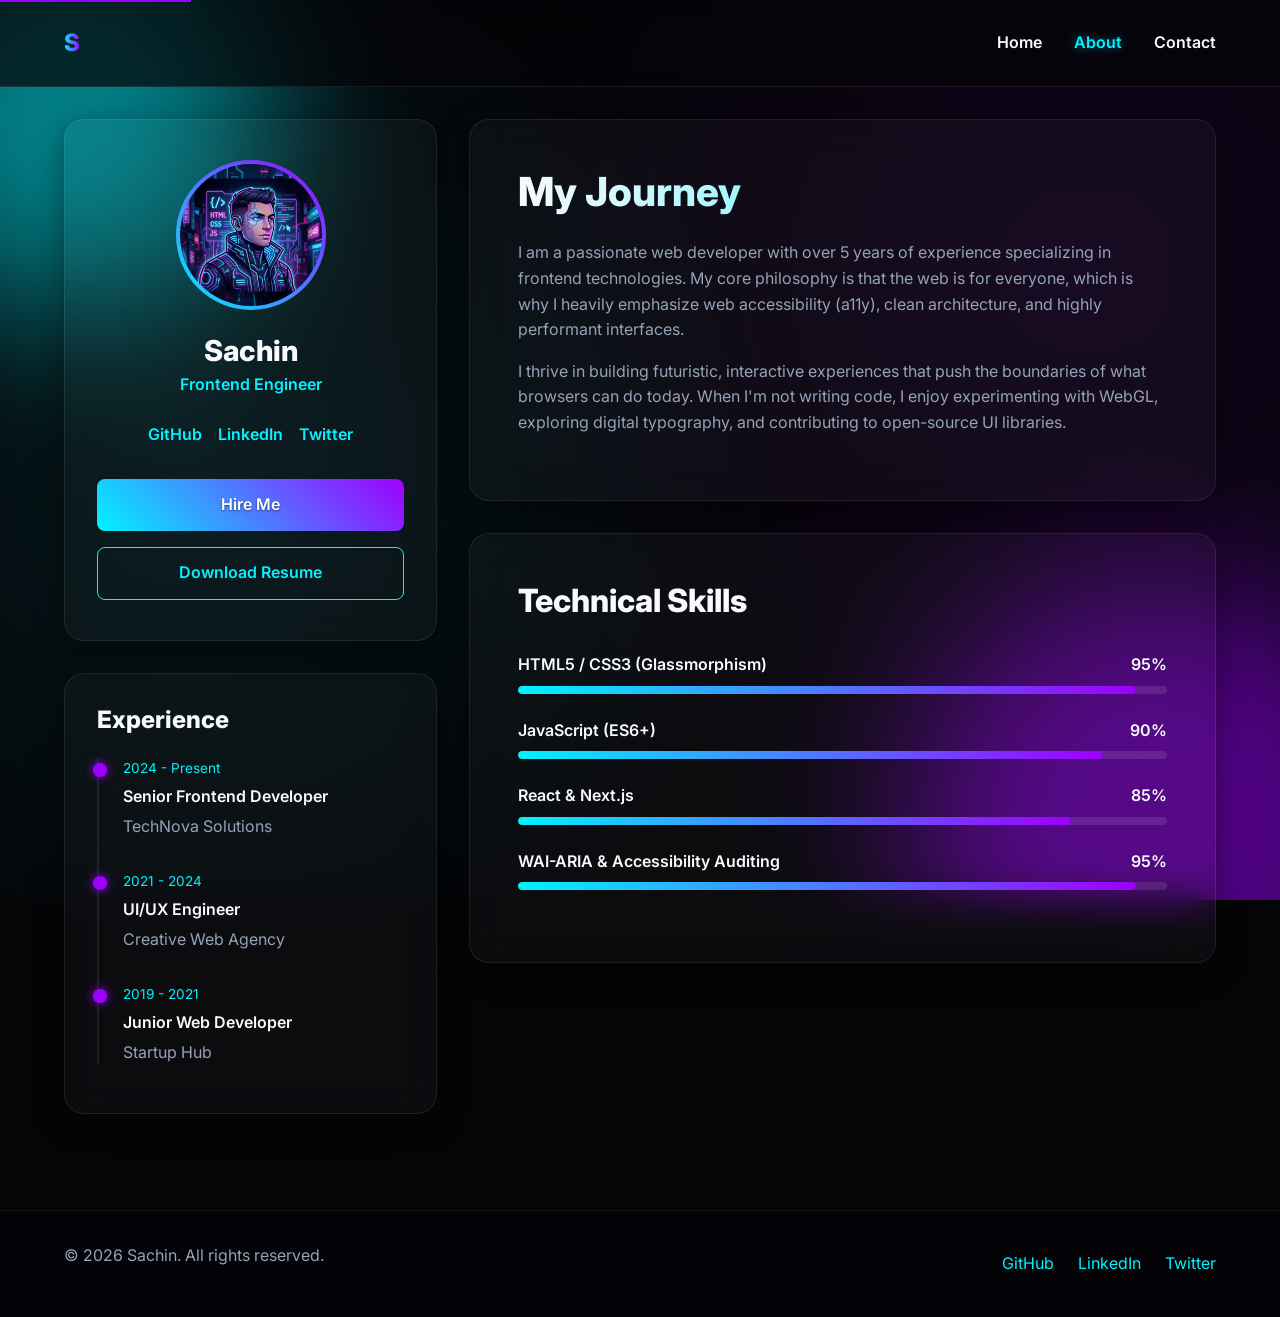
==== about.html @ 0bfb2149 "Thiranex" ====
<!DOCTYPE html>
<html lang="en">
<head>
    <meta charset="UTF-8">
    <meta name="viewport" content="width=device-width, initial-scale=1.0">
    <meta name="description" content="Learn more about Sachin, skills, experience, and development philosophy.">
    <title>About | Sachin</title>
    <link rel="preconnect" href="https://fonts.googleapis.com">
    <link rel="preconnect" href="https://fonts.gstatic.com" crossorigin>
    <link href="https://fonts.googleapis.com/css2?family=Inter:wght@400;600;800&display=swap" rel="stylesheet">
    <link rel="stylesheet" href="styles.css">
</head>
<body>
    <div class="bg-animation" aria-hidden="true">
        <div class="blob blob-1"></div>
        <div class="blob blob-2"></div>
    </div>

    <a href="#main-content" class="skip-link">Skip to main content</a>
    
    <header role="banner" class="site-header">
        <div class="container header-inner">
            <div class="logo">
                <a href="index.html" aria-label="Sachin Home">S</a>
            </div>
            <nav aria-label="Main Navigation">
                <ul class="nav-list">
                    <li><a href="index.html">Home</a></li>
                    <li><a href="about.html" aria-current="page">About</a></li>
                    <li><a href="contact.html">Contact</a></li>
                </ul>
            </nav>
        </div>
    </header>

    <main id="main-content" role="main">
        <div class="container">
            <div class="about-grid">
                
                <!-- Left Column -->
                <aside class="left-col">
                    <article class="glass-card profile-card" aria-label="Profile Summary">
                        <div class="avatar-container">
                            <img src="assets/avatar.png" alt="Futuristic Avatar of Sachin" class="avatar">
                        </div>
                        <h1 class="profile-name">Sachin</h1>
                        <p class="profile-title">Frontend Engineer</p>
                        
                        <div class="profile-socials" aria-label="Social Links">
                            <a href="#" aria-label="GitHub">GitHub</a>
                            <a href="#" aria-label="LinkedIn">LinkedIn</a>
                            <a href="#" aria-label="Twitter">Twitter</a>
                        </div>
                        
                        <div class="profile-actions">
                            <a href="contact.html" class="btn btn-primary">Hire Me</a>
                            <a href="#" class="btn btn-secondary">Download Resume</a>
                        </div>
                    </article>

                    <article class="glass-card timeline-card" aria-label="Experience Timeline">
                        <h2 class="timeline-title">Experience</h2>
                        <ul class="timeline">
                            <li class="timeline-item">
                                <div class="timeline-date">2024 - Present</div>
                                <div class="timeline-role">Senior Frontend Developer</div>
                                <p>TechNova Solutions</p>
                            </li>
                            <li class="timeline-item">
                                <div class="timeline-date">2021 - 2024</div>
                                <div class="timeline-role">UI/UX Engineer</div>
                                <p>Creative Web Agency</p>
                            </li>
                            <li class="timeline-item">
                                <div class="timeline-date">2019 - 2021</div>
                                <div class="timeline-role">Junior Web Developer</div>
                                <p>Startup Hub</p>
                            </li>
                        </ul>
                    </article>
                </aside>

                <!-- Right Column -->
                <section class="right-col">
                    <article class="glass-card bio-card" aria-labelledby="bio-heading">
                        <h2 id="bio-heading" class="bio-title">My Journey</h2>
                        <p>I am a passionate web developer with over 5 years of experience specializing in frontend technologies. My core philosophy is that the web is for everyone, which is why I heavily emphasize web accessibility (a11y), clean architecture, and highly performant interfaces.</p>
                        <p>I thrive in building futuristic, interactive experiences that push the boundaries of what browsers can do today. When I'm not writing code, I enjoy experimenting with WebGL, exploring digital typography, and contributing to open-source UI libraries.</p>
                    </article>

                    <article class="glass-card skills-card" aria-labelledby="skills-heading">
                        <h2 id="skills-heading" class="skills-title">Technical Skills</h2>
                        
                        <div class="skill-group" aria-label="HTML & CSS Skill">
                            <div class="skill-info">
                                <span>HTML5 / CSS3 (Glassmorphism)</span>
                                <span>95%</span>
                            </div>
                            <div class="progress-bar-bg" aria-hidden="true">
                                <div class="progress-bar-fill fill-95"></div>
                            </div>
                        </div>

                        <div class="skill-group" aria-label="JavaScript Skill">
                            <div class="skill-info">
                                <span>JavaScript (ES6+)</span>
                                <span>90%</span>
                            </div>
                            <div class="progress-bar-bg" aria-hidden="true">
                                <div class="progress-bar-fill fill-90"></div>
                            </div>
                        </div>

                        <div class="skill-group" aria-label="React & Frameworks Skill">
                            <div class="skill-info">
                                <span>React & Next.js</span>
                                <span>85%</span>
                            </div>
                            <div class="progress-bar-bg" aria-hidden="true">
                                <div class="progress-bar-fill fill-85"></div>
                            </div>
                        </div>
                        
                        <div class="skill-group" aria-label="Accessibility Skill">
                            <div class="skill-info">
                                <span>WAI-ARIA & Accessibility Auditing</span>
                                <span>95%</span>
                            </div>
                            <div class="progress-bar-bg" aria-hidden="true">
                                <div class="progress-bar-fill fill-95"></div>
                            </div>
                        </div>
                    </article>
                </section>

            </div>
        </div>
    </main>

    <footer role="contentinfo" class="site-footer">
        <div class="container">
            <p>&copy; 2026 Sachin. All rights reserved.</p>
            <nav aria-label="Footer Navigation">
                <ul class="social-links">
                    <li><a href="#" aria-label="GitHub Profile">GitHub</a></li>
                    <li><a href="#" aria-label="LinkedIn Profile">LinkedIn</a></li>
                    <li><a href="#" aria-label="Twitter Profile">Twitter</a></li>
                </ul>
            </nav>
        </div>
    </footer>
</body>
</html>
---- styles.css ----
/* Custom Properties & Tokens */
:root {
    /* Colors - Neon & Dark Cyberpunk Theme */
    --bg-base: #050508;
    --neon-cyan: #00f3ff;
    --neon-purple: #9d00ff;
    --neon-pink: #ff007f;
    --text-primary: #f8fafc;
    --text-secondary: #94a3b8;
    --glass-bg: rgba(255, 255, 255, 0.03);
    --glass-border: rgba(255, 255, 255, 0.08);

    /* Typography */
    --font-family: 'Inter', system-ui, -apple-system, sans-serif;
    --transition: 0.4s cubic-bezier(0.16, 1, 0.3, 1);
}

/* Reset & Global */
* {
    box-sizing: border-box;
    margin: 0;
    padding: 0;
}

html {
    scroll-behavior: smooth;
}

body {
    font-family: var(--font-family);
    background-color: var(--bg-base);
    color: var(--text-primary);
    line-height: 1.6;
    min-height: 100vh;
    display: flex;
    flex-direction: column;
    overflow-x: hidden;
    position: relative;
}

/* Animated Background Blobs to remove empty spaces */
.bg-animation {
    position: fixed;
    top: 0;
    left: 0;
    width: 100vw;
    height: 100vh;
    z-index: -1;
    overflow: hidden;
    background: radial-gradient(circle at 15% 50%, rgba(0, 243, 255, 0.08), transparent 50%),
                radial-gradient(circle at 85% 30%, rgba(157, 0, 255, 0.08), transparent 50%);
}

.blob {
    position: absolute;
    filter: blur(80px);
    z-index: -1;
    opacity: 0.5;
    animation: float 20s infinite alternate ease-in-out;
}

.blob-1 {
    width: 400px;
    height: 400px;
    background: var(--neon-cyan);
    top: -10%;
    left: -10%;
    border-radius: 50%;
}

.blob-2 {
    width: 500px;
    height: 500px;
    background: var(--neon-purple);
    bottom: -20%;
    right: -10%;
    border-radius: 50%;
    animation-delay: -5s;
}

@keyframes float {
    0% { transform: translate(0, 0) scale(1); }
    100% { transform: translate(100px, 50px) scale(1.2); }
}

/* Typography base */
h1, h2, h3 { line-height: 1.2; font-weight: 800; margin-bottom: 1rem; }
p { margin-bottom: 1rem; color: var(--text-secondary); }
a { color: var(--neon-cyan); text-decoration: none; transition: var(--transition); }
a:hover { color: var(--neon-purple); text-shadow: 0 0 8px var(--neon-purple); }

/* Focus and Accessibility */
.visually-hidden {
    position: absolute; width: 1px; height: 1px; padding: 0; margin: -1px;
    overflow: hidden; clip: rect(0, 0, 0, 0); border: 0;
}
*:focus-visible { outline: 2px solid var(--neon-cyan); outline-offset: 4px; border-radius: 4px; }
.skip-link {
    position: absolute; top: -40px; left: 0; background: var(--neon-purple);
    color: white; padding: 8px 16px; z-index: 1000; font-weight: bold;
}
.skip-link:focus { top: 0; }

/* Layout Utilities */
.container { width: 100%; max-width: 1200px; margin: 0 auto; padding: 0 1.5rem; }
main { flex: 1; padding: 2rem 0; }

/* Glassmorphism Classes */
.glass-card {
    background: var(--glass-bg);
    backdrop-filter: blur(20px);
    -webkit-backdrop-filter: blur(20px);
    border: 1px solid var(--glass-border);
    border-radius: 20px;
    box-shadow: 0 8px 32px 0 rgba(0, 0, 0, 0.4);
    transition: var(--transition);
}

.glass-card:hover {
    border-color: rgba(0, 243, 255, 0.3);
    box-shadow: 0 8px 32px 0 rgba(0, 243, 255, 0.1);
    transform: translateY(-5px);
}

/* Header */
.site-header {
    padding: 1.5rem 0;
    position: sticky;
    top: 0;
    z-index: 50;
    background: rgba(5, 5, 8, 0.7);
    backdrop-filter: blur(10px);
    border-bottom: 1px solid var(--glass-border);
}
.header-inner { display: flex; justify-content: space-between; align-items: center; }
.logo a {
    font-size: 1.5rem; font-weight: 800;
    background: linear-gradient(to right, var(--neon-cyan), var(--neon-purple));
    -webkit-background-clip: text; -webkit-text-fill-color: transparent;
}
.nav-list { display: flex; gap: 2rem; list-style: none; }
.nav-list a { font-weight: 600; color: var(--text-primary); }
.nav-list a:hover, .nav-list a[aria-current="page"] {
    color: var(--neon-cyan);
    text-shadow: 0 0 10px rgba(0, 243, 255, 0.5);
}

/* Buttons */
.btn {
    display: inline-block; padding: 0.8rem 1.5rem; border-radius: 8px;
    font-weight: 600; cursor: pointer; text-align: center; border: none;
    transition: var(--transition); position: relative; z-index: 1;
}
.btn-primary {
    background: linear-gradient(45deg, var(--neon-cyan), var(--neon-purple));
    color: #fff; text-shadow: 0 1px 2px rgba(0,0,0,0.5);
}
.btn-primary:hover {
    box-shadow: 0 0 20px rgba(0, 243, 255, 0.6);
    transform: translateY(-2px); color: #fff;
}
.btn-secondary {
    background: transparent; border: 1px solid var(--neon-cyan);
    color: var(--neon-cyan);
}
.btn-secondary:hover {
    background: rgba(0, 243, 255, 0.1);
    box-shadow: 0 0 15px rgba(0, 243, 255, 0.3);
    color: var(--neon-cyan);
}

/* =========================================================================
   PAGE: ABOUT
   ========================================================================= */
.about-grid {
    display: grid;
    grid-template-columns: 1fr 2fr;
    gap: 2rem;
    align-items: start;
}

/* Left: Profile Card */
.profile-card {
    padding: 2.5rem 2rem;
    text-align: center;
    display: flex;
    flex-direction: column;
    align-items: center;
}
.avatar-container {
    width: 150px; height: 150px;
    border-radius: 50%; padding: 4px;
    background: linear-gradient(45deg, var(--neon-cyan), var(--neon-purple));
    margin-bottom: 1.5rem;
}
.avatar {
    width: 100%; height: 100%;
    border-radius: 50%; object-fit: cover;
    background: var(--bg-base);
}
.profile-name { font-size: 1.8rem; margin-bottom: 0.2rem; }
.profile-title { color: var(--neon-cyan); font-weight: 600; margin-bottom: 1.5rem; }
.profile-socials { display: flex; gap: 1rem; margin-bottom: 2rem; }
.profile-socials a { font-size: 1rem; font-weight: 600; }
.profile-actions { display: flex; flex-direction: column; gap: 1rem; width: 100%; }

/* Left: Experience Timeline */
.timeline-card { padding: 2rem; margin-top: 2rem; }
.timeline-title { font-size: 1.5rem; margin-bottom: 1.5rem; color: var(--text-primary); }
.timeline { list-style: none; border-left: 2px solid var(--glass-border); padding-left: 1.5rem; }
.timeline-item { position: relative; margin-bottom: 2rem; }
.timeline-item:last-child { margin-bottom: 0; }
.timeline-item::before {
    content: ''; position: absolute; left: -1.9rem; top: 0.3rem;
    width: 14px; height: 14px; border-radius: 50%;
    background: var(--neon-purple);
    box-shadow: 0 0 10px var(--neon-purple);
}
.timeline-date { font-size: 0.85rem; color: var(--neon-cyan); margin-bottom: 0.25rem; }
.timeline-role { font-weight: 600; color: var(--text-primary); margin-bottom: 0.25rem; }

/* Right: Bio */
.bio-card { padding: 3rem; margin-bottom: 2rem; }
.bio-title {
    font-size: 2.5rem;
    background: linear-gradient(to right, var(--text-primary), var(--neon-cyan));
    -webkit-background-clip: text; -webkit-text-fill-color: transparent;
    margin-bottom: 1.5rem;
}

/* Right: Skills */
.skills-card { padding: 3rem; }
.skills-title { font-size: 2rem; margin-bottom: 2rem; }
.skill-group { margin-bottom: 1.5rem; }
.skill-info { display: flex; justify-content: space-between; margin-bottom: 0.5rem; font-weight: 600; }
.progress-bar-bg {
    width: 100%; height: 8px; border-radius: 4px;
    background: rgba(255, 255, 255, 0.1); overflow: hidden;
}
.progress-bar-fill {
    height: 100%; border-radius: 4px;
    background: linear-gradient(90deg, var(--neon-cyan), var(--neon-purple));
    box-shadow: 0 0 10px var(--neon-purple);
    width: 0; /* Animated below */
}

/* Progress Animations */
.fill-95 { animation: fill95 2s forwards ease-out; }
.fill-85 { animation: fill85 2s forwards ease-out; }
.fill-90 { animation: fill90 2s forwards ease-out; }

@keyframes fill95 { to { width: 95%; } }
@keyframes fill85 { to { width: 85%; } }
@keyframes fill90 { to { width: 90%; } }

/* =========================================================================
   PAGE: INDEX
   ========================================================================= */
.hero-glass { padding: 4rem 2rem; text-align: center; max-width: 900px; margin: 4rem auto; }
.hero-title {
    font-size: clamp(3rem, 6vw, 4.5rem); margin-bottom: 1.5rem;
    background: linear-gradient(to right, var(--text-primary), var(--neon-cyan));
    -webkit-background-clip: text; -webkit-text-fill-color: transparent;
}
.hero-subtitle { font-size: 1.25rem; color: var(--text-secondary); margin-bottom: 2rem; }
.cta-group { display: flex; gap: 1rem; justify-content: center; flex-wrap: wrap; }

.section-title { text-align: center; font-size: 2.5rem; margin-bottom: 3rem; }
.grid { display: grid; grid-template-columns: repeat(auto-fit, minmax(300px, 1fr)); gap: 2rem; }
.card-image { width: 100%; height: 220px; object-fit: cover; border-bottom: 1px solid var(--glass-border); }
.card-content { padding: 1.5rem; }
.card-title { font-size: 1.25rem; margin-bottom: 0.5rem; }

/* =========================================================================
   PAGE: CONTACT
   ========================================================================= */
.contact-container { max-width: 700px; margin: 2rem auto; }
fieldset { border: none; padding: 0; margin: 0; }
.contact-card { padding: 3rem; }
.page-title { font-size: 2.5rem; margin-bottom: 1rem; text-align: center; }
.contact-subtitle { text-align: center; margin-bottom: 3rem; }
.form-group { margin-bottom: 1.5rem; }
.form-group label { display: block; font-weight: 600; margin-bottom: 0.5rem; color: var(--text-secondary); }
.form-group input, .form-group textarea {
    width: 100%; padding: 1rem;
    background: rgba(0, 0, 0, 0.2); border: 1px solid var(--glass-border);
    border-radius: 8px; color: var(--text-primary); font-family: inherit;
    transition: var(--transition);
}
.form-group input:focus, .form-group textarea:focus {
    outline: none; border-color: var(--neon-cyan);
    box-shadow: 0 0 10px rgba(0, 243, 255, 0.2);
}
.submit-btn { width: 100%; font-size: 1.1rem; padding: 1rem; }

/* =========================================================================
   FOOTER
   ========================================================================= */
.site-footer {
    margin-top: 4rem; padding: 2rem 0;
    border-top: 1px solid var(--glass-border);
    background: rgba(5, 5, 8, 0.5);
}
.site-footer .container { display: flex; justify-content: space-between; align-items: center; flex-wrap: wrap; gap: 1rem; }
.social-links { list-style: none; display: flex; gap: 1.5rem; }

/* Responsive */
@media (max-width: 900px) {
    .about-grid { grid-template-columns: 1fr; }
    .nav-list { gap: 1rem; }
    .profile-card { flex-direction: row; flex-wrap: wrap; justify-content: center; gap: 2rem; text-align: left; }
    .profile-actions { flex-direction: row; width: auto; }
}
@media (max-width: 600px) {
    .profile-card { flex-direction: column; text-align: center; }
    .profile-actions { flex-direction: column; width: 100%; }
}
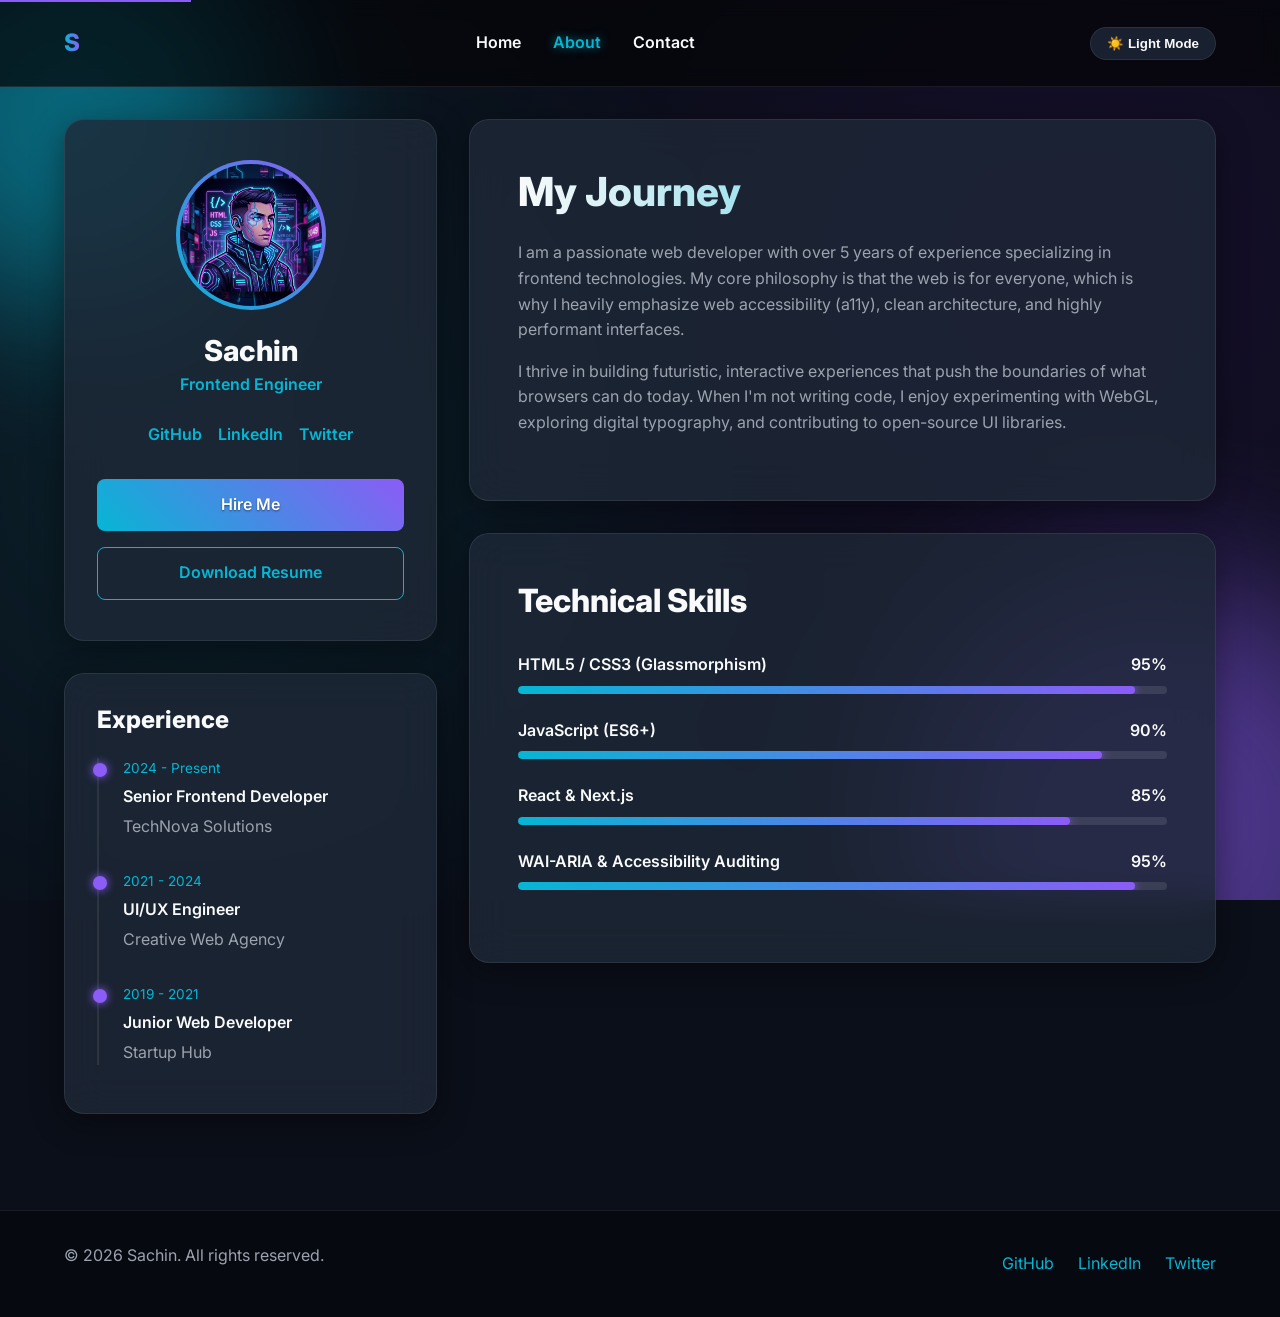
==== commit ce39be7c: "Initial portfolio project" ====
--- a/about.html
+++ b/about.html
@@ -4,6 +4,10 @@
     <meta charset="UTF-8">
     <meta name="viewport" content="width=device-width, initial-scale=1.0">
     <meta name="description" content="Learn more about Sachin, skills, experience, and development philosophy.">
+    <meta property="og:title" content="About | Sachin">
+    <meta property="og:description" content="Learn more about Sachin, skills, experience, and development philosophy.">
+    <meta property="og:type" content="website">
+    <link rel="icon" href="data:image/svg+xml,<svg xmlns=%22http://www.w3.org/2000/svg%22 viewBox=%220 0 100 100%22><text y=%22.9em%22 font-size=%2290%22>⚡</text></svg>">
     <title>About | Sachin</title>
     <link rel="preconnect" href="https://fonts.googleapis.com">
     <link rel="preconnect" href="https://fonts.gstatic.com" crossorigin>
@@ -30,6 +34,7 @@
                     <li><a href="contact.html">Contact</a></li>
                 </ul>
             </nav>
+            <button id="theme-toggle" class="theme-toggle" aria-label="Toggle Theme">☀️ Light Mode</button>
         </div>
     </header>
 
@@ -149,5 +154,6 @@
             </nav>
         </div>
     </footer>
+    <script src="theme.js"></script>
 </body>
 </html>
--- a/styles.css
+++ b/styles.css
@@ -1,18 +1,51 @@
 /* Custom Properties & Tokens */
 :root {
-    /* Colors - Neon & Dark Cyberpunk Theme */
-    --bg-base: #050508;
-    --neon-cyan: #00f3ff;
-    --neon-purple: #9d00ff;
-    --neon-pink: #ff007f;
-    --text-primary: #f8fafc;
-    --text-secondary: #94a3b8;
-    --glass-bg: rgba(255, 255, 255, 0.03);
+    /* Dark Theme (Default) */
+    --bg-base: #0B0F19;
+    --bg-secondary: #111827;
+    --card-bg: rgba(31, 41, 55, 0.8);
+    --neon-cyan: #06B6D4;
+    --neon-purple: #8B5CF6;
+    --neon-blue: #3B82F6;
+    --text-primary: #F9FAFB;
+    --text-secondary: #9CA3AF;
+    --glass-bg: var(--card-bg);
     --glass-border: rgba(255, 255, 255, 0.08);
 
     /* Typography */
     --font-family: 'Inter', system-ui, -apple-system, sans-serif;
     --transition: 0.4s cubic-bezier(0.16, 1, 0.3, 1);
+}
+
+[data-theme="light"] {
+    --bg-base: #F9FAFB;
+    --bg-secondary: #F3F4F6;
+    --card-bg: rgba(255, 255, 255, 0.8);
+    --neon-cyan: #0891B2;
+    --neon-purple: #7C3AED;
+    --neon-blue: #2563EB;
+    --text-primary: #111827;
+    --text-secondary: #4B5563;
+    --glass-bg: var(--card-bg);
+    --glass-border: rgba(0, 0, 0, 0.1);
+}
+
+.theme-toggle {
+    background: var(--glass-bg);
+    border: 1px solid var(--glass-border);
+    color: var(--text-primary);
+    padding: 0.5rem 1rem;
+    border-radius: 20px;
+    cursor: pointer;
+    font-weight: 600;
+    transition: var(--transition);
+    display: flex;
+    align-items: center;
+    gap: 0.5rem;
+}
+.theme-toggle:hover {
+    border-color: var(--neon-cyan);
+    box-shadow: 0 0 10px rgba(6, 182, 212, 0.3);
 }
 
 /* Reset & Global */
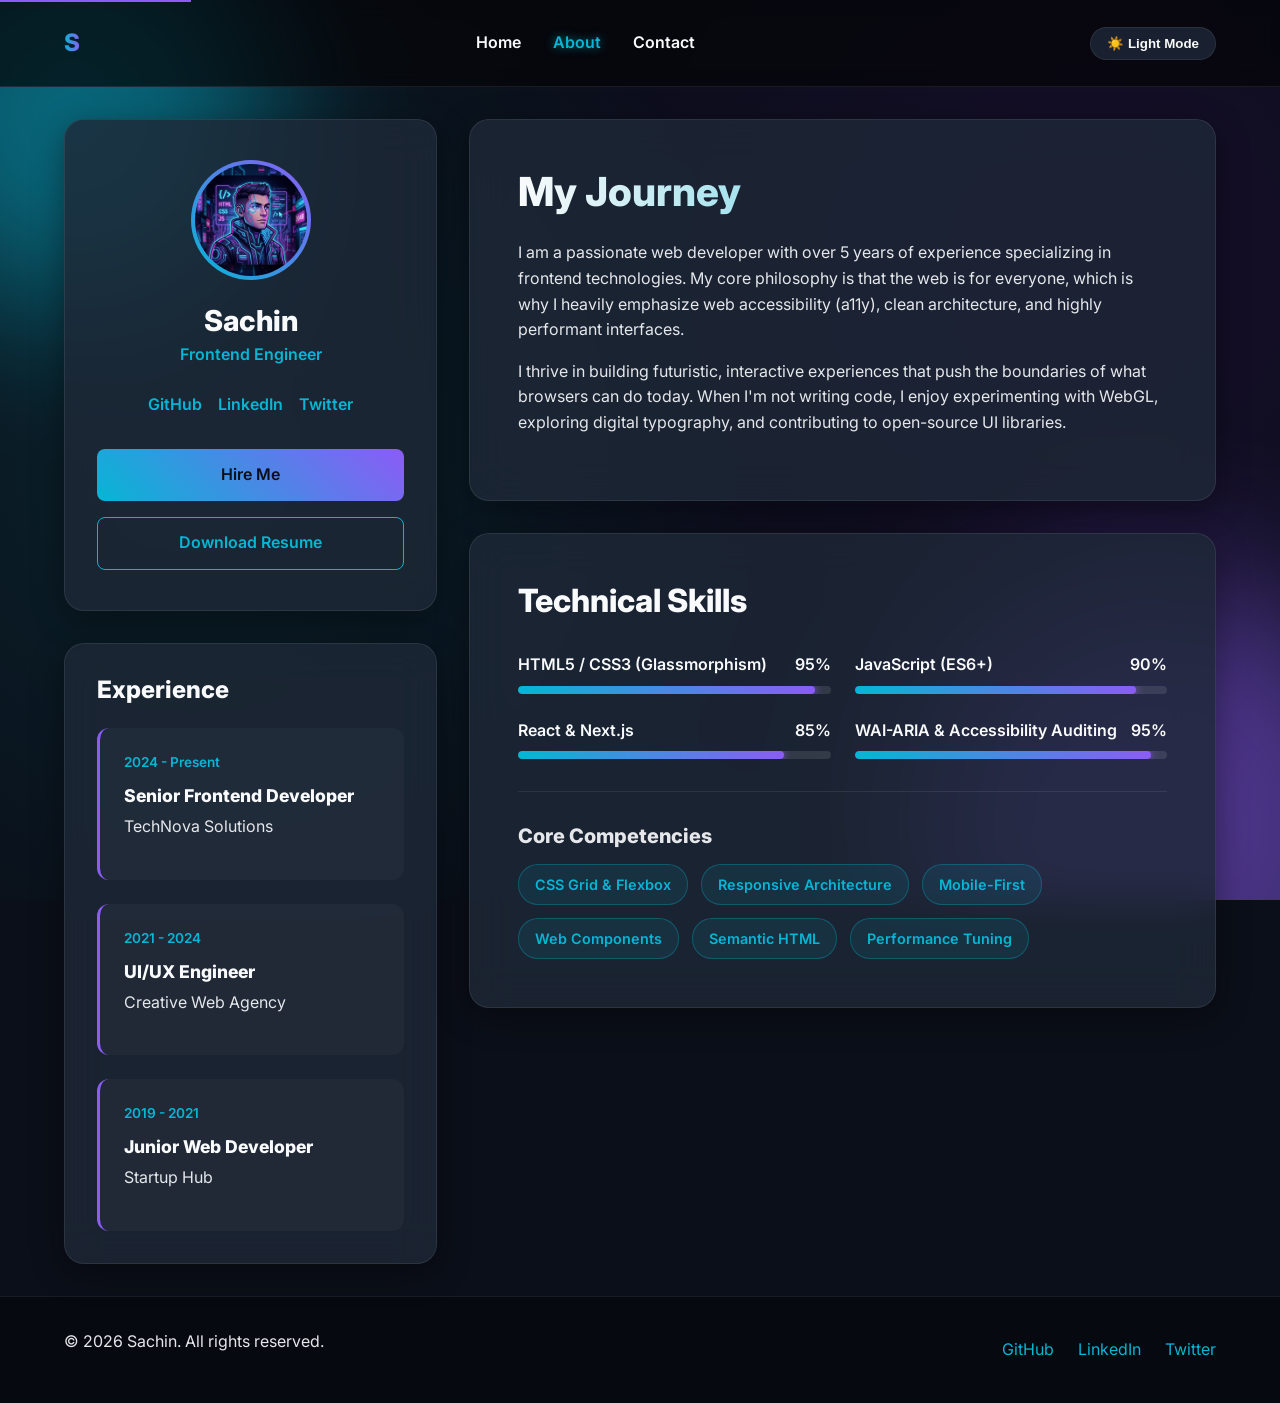
==== commit 75fbcba8: "Final responsive portfolio project" ====
--- a/about.html
+++ b/about.html
@@ -52,8 +52,8 @@
                         <p class="profile-title">Frontend Engineer</p>
                         
                         <div class="profile-socials" aria-label="Social Links">
-                            <a href="#" aria-label="GitHub">GitHub</a>
-                            <a href="#" aria-label="LinkedIn">LinkedIn</a>
+                            <a href="https://github.com/sachin-220" target="_blank" rel="noopener noreferrer" aria-label="GitHub">GitHub</a>
+                            <a href="https://www.linkedin.com/in/sachin-j-50583432b/" target="_blank" rel="noopener noreferrer" aria-label="LinkedIn">LinkedIn</a>
                             <a href="#" aria-label="Twitter">Twitter</a>
                         </div>
                         
@@ -65,7 +65,7 @@
 
                     <article class="glass-card timeline-card" aria-label="Experience Timeline">
                         <h2 class="timeline-title">Experience</h2>
-                        <ul class="timeline">
+                        <ul class="timeline-grid" style="list-style: none;">
                             <li class="timeline-item">
                                 <div class="timeline-date">2024 - Present</div>
                                 <div class="timeline-role">Senior Frontend Developer</div>
@@ -95,44 +95,57 @@
 
                     <article class="glass-card skills-card" aria-labelledby="skills-heading">
                         <h2 id="skills-heading" class="skills-title">Technical Skills</h2>
-                        
-                        <div class="skill-group" aria-label="HTML & CSS Skill">
-                            <div class="skill-info">
-                                <span>HTML5 / CSS3 (Glassmorphism)</span>
-                                <span>95%</span>
+                        <div class="skills-grid">
+                            <div class="skill-group" aria-label="HTML & CSS Skill">
+                                <div class="skill-info">
+                                    <span>HTML5 / CSS3 (Glassmorphism)</span>
+                                    <span>95%</span>
+                                </div>
+                                <div class="progress-bar-bg" aria-hidden="true">
+                                    <div class="progress-bar-fill fill-95"></div>
+                                </div>
                             </div>
-                            <div class="progress-bar-bg" aria-hidden="true">
-                                <div class="progress-bar-fill fill-95"></div>
+
+                            <div class="skill-group" aria-label="JavaScript Skill">
+                                <div class="skill-info">
+                                    <span>JavaScript (ES6+)</span>
+                                    <span>90%</span>
+                                </div>
+                                <div class="progress-bar-bg" aria-hidden="true">
+                                    <div class="progress-bar-fill fill-90"></div>
+                                </div>
+                            </div>
+
+                            <div class="skill-group" aria-label="React & Frameworks Skill">
+                                <div class="skill-info">
+                                    <span>React & Next.js</span>
+                                    <span>85%</span>
+                                </div>
+                                <div class="progress-bar-bg" aria-hidden="true">
+                                    <div class="progress-bar-fill fill-85"></div>
+                                </div>
+                            </div>
+                            
+                            <div class="skill-group" aria-label="Accessibility Skill">
+                                <div class="skill-info">
+                                    <span>WAI-ARIA & Accessibility Auditing</span>
+                                    <span>95%</span>
+                                </div>
+                                <div class="progress-bar-bg" aria-hidden="true">
+                                    <div class="progress-bar-fill fill-95"></div>
+                                </div>
                             </div>
                         </div>
 
-                        <div class="skill-group" aria-label="JavaScript Skill">
-                            <div class="skill-info">
-                                <span>JavaScript (ES6+)</span>
-                                <span>90%</span>
-                            </div>
-                            <div class="progress-bar-bg" aria-hidden="true">
-                                <div class="progress-bar-fill fill-90"></div>
-                            </div>
-                        </div>
-
-                        <div class="skill-group" aria-label="React & Frameworks Skill">
-                            <div class="skill-info">
-                                <span>React & Next.js</span>
-                                <span>85%</span>
-                            </div>
-                            <div class="progress-bar-bg" aria-hidden="true">
-                                <div class="progress-bar-fill fill-85"></div>
-                            </div>
-                        </div>
-                        
-                        <div class="skill-group" aria-label="Accessibility Skill">
-                            <div class="skill-info">
-                                <span>WAI-ARIA & Accessibility Auditing</span>
-                                <span>95%</span>
-                            </div>
-                            <div class="progress-bar-bg" aria-hidden="true">
-                                <div class="progress-bar-fill fill-95"></div>
+                        <div class="skills-tags-container">
+                            <h3 class="skills-tags-title">Core Competencies</h3>
+                            <div class="skills-tags">
+                                <span class="skill-tag">CSS Grid & Flexbox</span>
+                                <span class="skill-tag">Responsive Architecture</span>
+                                <span class="skill-tag">Mobile-First</span>
+                                <span class="skill-tag">Web Components</span>
+                                <span class="skill-tag">Semantic HTML</span>
+                                <span class="skill-tag">Performance Tuning</span>
                             </div>
                         </div>
                     </article>
@@ -147,8 +160,8 @@
             <p>&copy; 2026 Sachin. All rights reserved.</p>
             <nav aria-label="Footer Navigation">
                 <ul class="social-links">
-                    <li><a href="#" aria-label="GitHub Profile">GitHub</a></li>
-                    <li><a href="#" aria-label="LinkedIn Profile">LinkedIn</a></li>
+                    <li><a href="https://github.com/sachin-220" target="_blank" rel="noopener noreferrer" aria-label="GitHub Profile">GitHub</a></li>
+                    <li><a href="https://www.linkedin.com/in/sachin-j-50583432b/" target="_blank" rel="noopener noreferrer" aria-label="LinkedIn Profile">LinkedIn</a></li>
                     <li><a href="#" aria-label="Twitter Profile">Twitter</a></li>
                 </ul>
             </nav>
--- a/styles.css
+++ b/styles.css
@@ -8,7 +8,7 @@
     --neon-purple: #8B5CF6;
     --neon-blue: #3B82F6;
     --text-primary: #F9FAFB;
-    --text-secondary: #9CA3AF;
+    --text-secondary: #E5E7EB;
     --glass-bg: var(--card-bg);
     --glass-border: rgba(255, 255, 255, 0.08);
 
@@ -21,13 +21,160 @@
     --bg-base: #F9FAFB;
     --bg-secondary: #F3F4F6;
     --card-bg: rgba(255, 255, 255, 0.8);
-    --neon-cyan: #0891B2;
-    --neon-purple: #7C3AED;
-    --neon-blue: #2563EB;
+    --neon-cyan: #0E7490;
+    --neon-purple: #6D28D9;
+    --neon-blue: #1D4ED8;
     --text-primary: #111827;
     --text-secondary: #4B5563;
     --glass-bg: var(--card-bg);
     --glass-border: rgba(0, 0, 0, 0.1);
+}
+
+/* Reset & Global */
+* {
+    box-sizing: border-box;
+    margin: 0;
+    padding: 0;
+}
+
+html {
+    scroll-behavior: smooth;
+}
+
+body {
+    font-family: var(--font-family);
+    background-color: var(--bg-base);
+    color: var(--text-primary);
+    line-height: 1.6;
+    min-height: 100vh;
+    display: flex;
+    flex-direction: column;
+    overflow-x: hidden;
+    position: relative;
+}
+
+/* Animated Background Blobs */
+.bg-animation {
+    position: fixed;
+    top: 0;
+    left: 0;
+    width: 100vw;
+    height: 100vh;
+    z-index: -1;
+    overflow: hidden;
+    background: radial-gradient(circle at 15% 50%, rgba(0, 243, 255, 0.08), transparent 50%),
+                radial-gradient(circle at 85% 30%, rgba(157, 0, 255, 0.08), transparent 50%);
+}
+
+.blob {
+    position: absolute;
+    filter: blur(80px);
+    z-index: -1;
+    opacity: 0.5;
+    animation: float 20s infinite alternate ease-in-out;
+}
+
+.blob-1 {
+    width: 300px;
+    height: 300px;
+    background: var(--neon-cyan);
+    top: -10%;
+    left: -10%;
+    border-radius: 50%;
+}
+
+.blob-2 {
+    width: 400px;
+    height: 400px;
+    background: var(--neon-purple);
+    bottom: -20%;
+    right: -10%;
+    border-radius: 50%;
+    animation-delay: -5s;
+}
+
+@media (min-width: 768px) {
+    .blob-1 { width: 400px; height: 400px; }
+    .blob-2 { width: 500px; height: 500px; }
+}
+
+@keyframes float {
+    0% { transform: translate(0, 0) scale(1); }
+    100% { transform: translate(100px, 50px) scale(1.2); }
+}
+
+/* Typography base */
+h1, h2, h3 { line-height: 1.2; font-weight: 800; margin-bottom: 1rem; }
+p { margin-bottom: 1rem; color: var(--text-secondary); }
+a { color: var(--neon-cyan); text-decoration: none; transition: var(--transition); }
+a:hover { color: var(--neon-purple); text-shadow: 0 0 8px var(--neon-purple); }
+
+/* Focus and Accessibility */
+.visually-hidden {
+    position: absolute; width: 1px; height: 1px; padding: 0; margin: -1px;
+    overflow: hidden; clip: rect(0, 0, 0, 0); border: 0;
+}
+*:focus-visible { outline: 2px solid var(--neon-cyan); outline-offset: 4px; border-radius: 4px; }
+.skip-link {
+    position: absolute; top: -40px; left: 0; background: var(--neon-purple);
+    color: var(--bg-base); padding: 8px 16px; z-index: 1000; font-weight: bold;
+}
+.skip-link:focus { top: 0; }
+
+/* Layout Utilities */
+.container { width: 100%; max-width: 1200px; margin: 0 auto; padding: 0 1.5rem; }
+main { flex: 1; padding: 2rem 0; }
+
+/* Glassmorphism Classes & Hover Animations */
+.glass-card {
+    background: var(--glass-bg);
+    backdrop-filter: blur(20px);
+    -webkit-backdrop-filter: blur(20px);
+    border: 1px solid var(--glass-border);
+    border-radius: 20px;
+    box-shadow: 0 8px 32px 0 rgba(0, 0, 0, 0.4);
+    transition: var(--transition);
+}
+
+.glass-card:hover {
+    border-color: rgba(0, 243, 255, 0.3);
+    box-shadow: 0 8px 32px 0 rgba(0, 243, 255, 0.1);
+    transform: translateY(-5px);
+}
+
+/* Header (Flexbox alignment) */
+.site-header {
+    padding: 1rem 0;
+    position: sticky;
+    top: 0;
+    z-index: 50;
+    background: rgba(5, 5, 8, 0.7);
+    backdrop-filter: blur(10px);
+    border-bottom: 1px solid var(--glass-border);
+}
+.header-inner { 
+    display: flex; 
+    flex-wrap: wrap; 
+    justify-content: space-between; 
+    align-items: center; 
+    gap: 1rem;
+}
+.logo a {
+    font-size: 1.5rem; font-weight: 800;
+    background: linear-gradient(to right, var(--neon-cyan), var(--neon-purple));
+    -webkit-background-clip: text; -webkit-text-fill-color: transparent;
+}
+.nav-list { 
+    display: flex; 
+    gap: 1rem; 
+    list-style: none; 
+    flex-wrap: wrap;
+    justify-content: center;
+}
+.nav-list a { font-weight: 600; color: var(--text-primary); }
+.nav-list a:hover, .nav-list a[aria-current="page"] {
+    color: var(--neon-cyan);
+    text-shadow: 0 0 10px rgba(0, 243, 255, 0.5);
 }
 
 .theme-toggle {
@@ -48,149 +195,35 @@
     box-shadow: 0 0 10px rgba(6, 182, 212, 0.3);
 }
 
-/* Reset & Global */
-* {
-    box-sizing: border-box;
-    margin: 0;
-    padding: 0;
-}
-
-html {
-    scroll-behavior: smooth;
-}
-
-body {
-    font-family: var(--font-family);
-    background-color: var(--bg-base);
-    color: var(--text-primary);
-    line-height: 1.6;
-    min-height: 100vh;
-    display: flex;
-    flex-direction: column;
-    overflow-x: hidden;
-    position: relative;
-}
-
-/* Animated Background Blobs to remove empty spaces */
-.bg-animation {
-    position: fixed;
-    top: 0;
-    left: 0;
-    width: 100vw;
-    height: 100vh;
-    z-index: -1;
-    overflow: hidden;
-    background: radial-gradient(circle at 15% 50%, rgba(0, 243, 255, 0.08), transparent 50%),
-                radial-gradient(circle at 85% 30%, rgba(157, 0, 255, 0.08), transparent 50%);
-}
-
-.blob {
-    position: absolute;
-    filter: blur(80px);
-    z-index: -1;
-    opacity: 0.5;
-    animation: float 20s infinite alternate ease-in-out;
-}
-
-.blob-1 {
-    width: 400px;
-    height: 400px;
-    background: var(--neon-cyan);
-    top: -10%;
-    left: -10%;
-    border-radius: 50%;
-}
-
-.blob-2 {
-    width: 500px;
-    height: 500px;
-    background: var(--neon-purple);
-    bottom: -20%;
-    right: -10%;
-    border-radius: 50%;
-    animation-delay: -5s;
-}
-
-@keyframes float {
-    0% { transform: translate(0, 0) scale(1); }
-    100% { transform: translate(100px, 50px) scale(1.2); }
-}
-
-/* Typography base */
-h1, h2, h3 { line-height: 1.2; font-weight: 800; margin-bottom: 1rem; }
-p { margin-bottom: 1rem; color: var(--text-secondary); }
-a { color: var(--neon-cyan); text-decoration: none; transition: var(--transition); }
-a:hover { color: var(--neon-purple); text-shadow: 0 0 8px var(--neon-purple); }
-
-/* Focus and Accessibility */
-.visually-hidden {
-    position: absolute; width: 1px; height: 1px; padding: 0; margin: -1px;
-    overflow: hidden; clip: rect(0, 0, 0, 0); border: 0;
-}
-*:focus-visible { outline: 2px solid var(--neon-cyan); outline-offset: 4px; border-radius: 4px; }
-.skip-link {
-    position: absolute; top: -40px; left: 0; background: var(--neon-purple);
-    color: white; padding: 8px 16px; z-index: 1000; font-weight: bold;
-}
-.skip-link:focus { top: 0; }
-
-/* Layout Utilities */
-.container { width: 100%; max-width: 1200px; margin: 0 auto; padding: 0 1.5rem; }
-main { flex: 1; padding: 2rem 0; }
-
-/* Glassmorphism Classes */
-.glass-card {
-    background: var(--glass-bg);
-    backdrop-filter: blur(20px);
-    -webkit-backdrop-filter: blur(20px);
-    border: 1px solid var(--glass-border);
-    border-radius: 20px;
-    box-shadow: 0 8px 32px 0 rgba(0, 0, 0, 0.4);
-    transition: var(--transition);
-}
-
-.glass-card:hover {
-    border-color: rgba(0, 243, 255, 0.3);
-    box-shadow: 0 8px 32px 0 rgba(0, 243, 255, 0.1);
-    transform: translateY(-5px);
-}
-
-/* Header */
-.site-header {
-    padding: 1.5rem 0;
-    position: sticky;
-    top: 0;
-    z-index: 50;
-    background: rgba(5, 5, 8, 0.7);
-    backdrop-filter: blur(10px);
-    border-bottom: 1px solid var(--glass-border);
-}
-.header-inner { display: flex; justify-content: space-between; align-items: center; }
-.logo a {
-    font-size: 1.5rem; font-weight: 800;
-    background: linear-gradient(to right, var(--neon-cyan), var(--neon-purple));
-    -webkit-background-clip: text; -webkit-text-fill-color: transparent;
-}
-.nav-list { display: flex; gap: 2rem; list-style: none; }
-.nav-list a { font-weight: 600; color: var(--text-primary); }
-.nav-list a:hover, .nav-list a[aria-current="page"] {
-    color: var(--neon-cyan);
-    text-shadow: 0 0 10px rgba(0, 243, 255, 0.5);
-}
-
-/* Buttons */
+@media (min-width: 768px) {
+    .site-header { padding: 1.5rem 0; }
+    .header-inner { flex-wrap: nowrap; }
+    .nav-list { gap: 2rem; }
+}
+
+/* Buttons (Flexbox alignment) */
 .btn {
-    display: inline-block; padding: 0.8rem 1.5rem; border-radius: 8px;
-    font-weight: 600; cursor: pointer; text-align: center; border: none;
-    transition: var(--transition); position: relative; z-index: 1;
+    display: inline-flex; 
+    align-items: center; 
+    justify-content: center; 
+    gap: 0.5rem;
+    padding: 0.8rem 1.5rem; 
+    border-radius: 8px;
+    font-weight: 600; 
+    cursor: pointer; 
+    text-align: center; 
+    border: none;
+    transition: var(--transition); 
+    position: relative; 
+    z-index: 1;
 }
 .btn-primary {
     background: linear-gradient(45deg, var(--neon-cyan), var(--neon-purple));
-    color: #fff; text-shadow: 0 1px 2px rgba(0,0,0,0.5);
+    color: var(--bg-base);
 }
 .btn-primary:hover {
     box-shadow: 0 0 20px rgba(0, 243, 255, 0.6);
-    transform: translateY(-2px); color: #fff;
+    transform: translateY(-2px); color: var(--bg-base);
 }
 .btn-secondary {
     background: transparent; border: 1px solid var(--neon-cyan);
@@ -201,27 +234,79 @@
     box-shadow: 0 0 15px rgba(0, 243, 255, 0.3);
     color: var(--neon-cyan);
 }
+
+/* =========================================================================
+   PAGE: INDEX
+   ========================================================================= */
+.hero-glass { 
+    padding: 3rem 1.5rem; 
+    display: flex; 
+    flex-direction: column; 
+    align-items: center; 
+    text-align: center; 
+    max-width: 900px; 
+    margin: 2rem auto; 
+}
+.hero-title {
+    font-size: clamp(2.5rem, 6vw, 4.5rem); 
+    margin-bottom: 1.5rem;
+    background: linear-gradient(to right, var(--text-primary), var(--neon-cyan));
+    -webkit-background-clip: text; -webkit-text-fill-color: transparent;
+}
+.hero-subtitle { font-size: 1.1rem; color: var(--text-secondary); margin-bottom: 2rem; }
+.cta-group { display: flex; gap: 1rem; justify-content: center; flex-wrap: wrap; }
+
+@media (min-width: 768px) {
+    .hero-glass { padding: 4rem 2rem; margin: 4rem auto; }
+    .hero-subtitle { font-size: 1.25rem; }
+}
+
+.section-title { text-align: center; font-size: 2.5rem; margin-bottom: 3rem; }
+
+/* Grid Layout Architecture */
+.projects-grid { 
+    display: grid; 
+    grid-template-columns: repeat(auto-fit, minmax(300px, 1fr)); 
+    gap: 1.5rem; 
+}
+.card {
+    display: flex;
+    flex-direction: column;
+}
+.card-image { width: 100%; height: 220px; object-fit: cover; border-bottom: 1px solid var(--glass-border); border-radius: 20px 20px 0 0; }
+.card-content { 
+    padding: 1.5rem; 
+    display: flex; 
+    flex-direction: column; 
+    flex-grow: 1; 
+}
+.card-title { font-size: 1.25rem; margin-bottom: 0.5rem; }
+.card-content p { flex-grow: 1; }
 
 /* =========================================================================
    PAGE: ABOUT
    ========================================================================= */
 .about-grid {
     display: grid;
-    grid-template-columns: 1fr 2fr;
+    grid-template-columns: 1fr;
     gap: 2rem;
     align-items: start;
+}
+
+@media (min-width: 1024px) {
+    .about-grid { grid-template-columns: 1fr 2fr; }
 }
 
 /* Left: Profile Card */
 .profile-card {
     padding: 2.5rem 2rem;
-    text-align: center;
     display: flex;
     flex-direction: column;
     align-items: center;
+    text-align: center;
 }
 .avatar-container {
-    width: 150px; height: 150px;
+    width: 120px; height: 120px;
     border-radius: 50%; padding: 4px;
     background: linear-gradient(45deg, var(--neon-cyan), var(--neon-purple));
     margin-bottom: 1.5rem;
@@ -233,27 +318,50 @@
 }
 .profile-name { font-size: 1.8rem; margin-bottom: 0.2rem; }
 .profile-title { color: var(--neon-cyan); font-weight: 600; margin-bottom: 1.5rem; }
-.profile-socials { display: flex; gap: 1rem; margin-bottom: 2rem; }
+.profile-socials { display: flex; gap: 1rem; margin-bottom: 2rem; justify-content: center; }
 .profile-socials a { font-size: 1rem; font-weight: 600; }
 .profile-actions { display: flex; flex-direction: column; gap: 1rem; width: 100%; }
 
-/* Left: Experience Timeline */
+@media (min-width: 768px) and (max-width: 1023px) {
+    .profile-card { flex-direction: row; flex-wrap: wrap; gap: 2rem; text-align: left; justify-content: center; }
+    .profile-actions { flex-direction: row; width: auto; align-items: center; }
+}
+
+/* Timeline / Experience Grid */
 .timeline-card { padding: 2rem; margin-top: 2rem; }
 .timeline-title { font-size: 1.5rem; margin-bottom: 1.5rem; color: var(--text-primary); }
-.timeline { list-style: none; border-left: 2px solid var(--glass-border); padding-left: 1.5rem; }
-.timeline-item { position: relative; margin-bottom: 2rem; }
-.timeline-item:last-child { margin-bottom: 0; }
-.timeline-item::before {
-    content: ''; position: absolute; left: -1.9rem; top: 0.3rem;
-    width: 14px; height: 14px; border-radius: 50%;
-    background: var(--neon-purple);
-    box-shadow: 0 0 10px var(--neon-purple);
-}
-.timeline-date { font-size: 0.85rem; color: var(--neon-cyan); margin-bottom: 0.25rem; }
-.timeline-role { font-weight: 600; color: var(--text-primary); margin-bottom: 0.25rem; }
+
+.timeline-grid {
+    display: grid;
+    grid-template-columns: 1fr;
+    gap: 1.5rem;
+}
+
+.timeline-item {
+    background: rgba(255, 255, 255, 0.03);
+    padding: 1.5rem;
+    border-radius: 12px;
+    border-left: 3px solid var(--neon-purple);
+    transition: var(--transition);
+}
+.timeline-item:hover {
+    background: rgba(255, 255, 255, 0.08);
+    transform: translateX(5px);
+    border-left-color: var(--neon-cyan);
+}
+.timeline-date { font-size: 0.85rem; color: var(--neon-cyan); margin-bottom: 0.5rem; font-weight: 600; }
+.timeline-role { font-weight: 800; color: var(--text-primary); margin-bottom: 0.25rem; font-size: 1.1rem; }
+
+@media (min-width: 768px) {
+    .timeline-grid {
+        grid-template-columns: repeat(auto-fit, minmax(250px, 1fr));
+    }
+}
 
 /* Right: Bio */
-.bio-card { padding: 3rem; margin-bottom: 2rem; }
+.bio-card { padding: 2rem; margin-bottom: 2rem; }
+@media (min-width: 768px) { .bio-card { padding: 3rem; } }
+
 .bio-title {
     font-size: 2.5rem;
     background: linear-gradient(to right, var(--text-primary), var(--neon-cyan));
@@ -261,10 +369,25 @@
     margin-bottom: 1.5rem;
 }
 
-/* Right: Skills */
-.skills-card { padding: 3rem; }
+/* Right: Skills Grid */
+.skills-card { padding: 2rem; }
+@media (min-width: 768px) { .skills-card { padding: 3rem; } }
+
 .skills-title { font-size: 2rem; margin-bottom: 2rem; }
-.skill-group { margin-bottom: 1.5rem; }
+
+.skills-grid {
+    display: grid;
+    grid-template-columns: 1fr;
+    gap: 1.5rem;
+    margin-bottom: 2rem;
+}
+@media (min-width: 768px) {
+    .skills-grid {
+        grid-template-columns: repeat(auto-fit, minmax(250px, 1fr));
+    }
+}
+
+.skill-group { display: flex; flex-direction: column; }
 .skill-info { display: flex; justify-content: space-between; margin-bottom: 0.5rem; font-weight: 600; }
 .progress-bar-bg {
     width: 100%; height: 8px; border-radius: 4px;
@@ -274,7 +397,39 @@
     height: 100%; border-radius: 4px;
     background: linear-gradient(90deg, var(--neon-cyan), var(--neon-purple));
     box-shadow: 0 0 10px var(--neon-purple);
-    width: 0; /* Animated below */
+    width: 0;
+}
+
+/* Skill Tags (Flexbox) */
+.skills-tags-container {
+    margin-top: 2rem;
+    border-top: 1px solid var(--glass-border);
+    padding-top: 2rem;
+}
+.skills-tags-title {
+    font-size: 1.25rem;
+    margin-bottom: 1rem;
+    color: var(--text-secondary);
+}
+.skills-tags {
+    display: flex;
+    flex-wrap: wrap;
+    gap: 0.8rem;
+}
+.skill-tag {
+    background: rgba(6, 182, 212, 0.1);
+    color: var(--neon-cyan);
+    padding: 0.5rem 1rem;
+    border-radius: 20px;
+    font-size: 0.9rem;
+    font-weight: 600;
+    border: 1px solid rgba(6, 182, 212, 0.3);
+    transition: var(--transition);
+}
+.skill-tag:hover {
+    background: rgba(6, 182, 212, 0.2);
+    box-shadow: 0 0 10px rgba(6, 182, 212, 0.4);
+    transform: translateY(-2px);
 }
 
 /* Progress Animations */
@@ -285,31 +440,15 @@
 @keyframes fill95 { to { width: 95%; } }
 @keyframes fill85 { to { width: 85%; } }
 @keyframes fill90 { to { width: 90%; } }
-
-/* =========================================================================
-   PAGE: INDEX
-   ========================================================================= */
-.hero-glass { padding: 4rem 2rem; text-align: center; max-width: 900px; margin: 4rem auto; }
-.hero-title {
-    font-size: clamp(3rem, 6vw, 4.5rem); margin-bottom: 1.5rem;
-    background: linear-gradient(to right, var(--text-primary), var(--neon-cyan));
-    -webkit-background-clip: text; -webkit-text-fill-color: transparent;
-}
-.hero-subtitle { font-size: 1.25rem; color: var(--text-secondary); margin-bottom: 2rem; }
-.cta-group { display: flex; gap: 1rem; justify-content: center; flex-wrap: wrap; }
-
-.section-title { text-align: center; font-size: 2.5rem; margin-bottom: 3rem; }
-.grid { display: grid; grid-template-columns: repeat(auto-fit, minmax(300px, 1fr)); gap: 2rem; }
-.card-image { width: 100%; height: 220px; object-fit: cover; border-bottom: 1px solid var(--glass-border); }
-.card-content { padding: 1.5rem; }
-.card-title { font-size: 1.25rem; margin-bottom: 0.5rem; }
 
 /* =========================================================================
    PAGE: CONTACT
    ========================================================================= */
 .contact-container { max-width: 700px; margin: 2rem auto; }
 fieldset { border: none; padding: 0; margin: 0; }
-.contact-card { padding: 3rem; }
+.contact-card { padding: 2rem; }
+@media (min-width: 768px) { .contact-card { padding: 3rem; } }
+
 .page-title { font-size: 2.5rem; margin-bottom: 1rem; text-align: center; }
 .contact-subtitle { text-align: center; margin-bottom: 3rem; }
 .form-group { margin-bottom: 1.5rem; }
@@ -330,21 +469,20 @@
    FOOTER
    ========================================================================= */
 .site-footer {
-    margin-top: 4rem; padding: 2rem 0;
+    margin-top: auto; padding: 2rem 0;
     border-top: 1px solid var(--glass-border);
     background: rgba(5, 5, 8, 0.5);
 }
-.site-footer .container { display: flex; justify-content: space-between; align-items: center; flex-wrap: wrap; gap: 1rem; }
-.social-links { list-style: none; display: flex; gap: 1.5rem; }
-
-/* Responsive */
-@media (max-width: 900px) {
-    .about-grid { grid-template-columns: 1fr; }
-    .nav-list { gap: 1rem; }
-    .profile-card { flex-direction: row; flex-wrap: wrap; justify-content: center; gap: 2rem; text-align: left; }
-    .profile-actions { flex-direction: row; width: auto; }
-}
+.site-footer .container { 
+    display: flex; 
+    justify-content: space-between; 
+    align-items: center; 
+    flex-wrap: wrap; 
+    gap: 1rem; 
+}
+.social-links { list-style: none; display: flex; gap: 1.5rem; flex-wrap: wrap; }
+
 @media (max-width: 600px) {
-    .profile-card { flex-direction: column; text-align: center; }
-    .profile-actions { flex-direction: column; width: 100%; }
-}
+    .site-footer .container { flex-direction: column; text-align: center; justify-content: center; }
+    .social-links { justify-content: center; }
+}
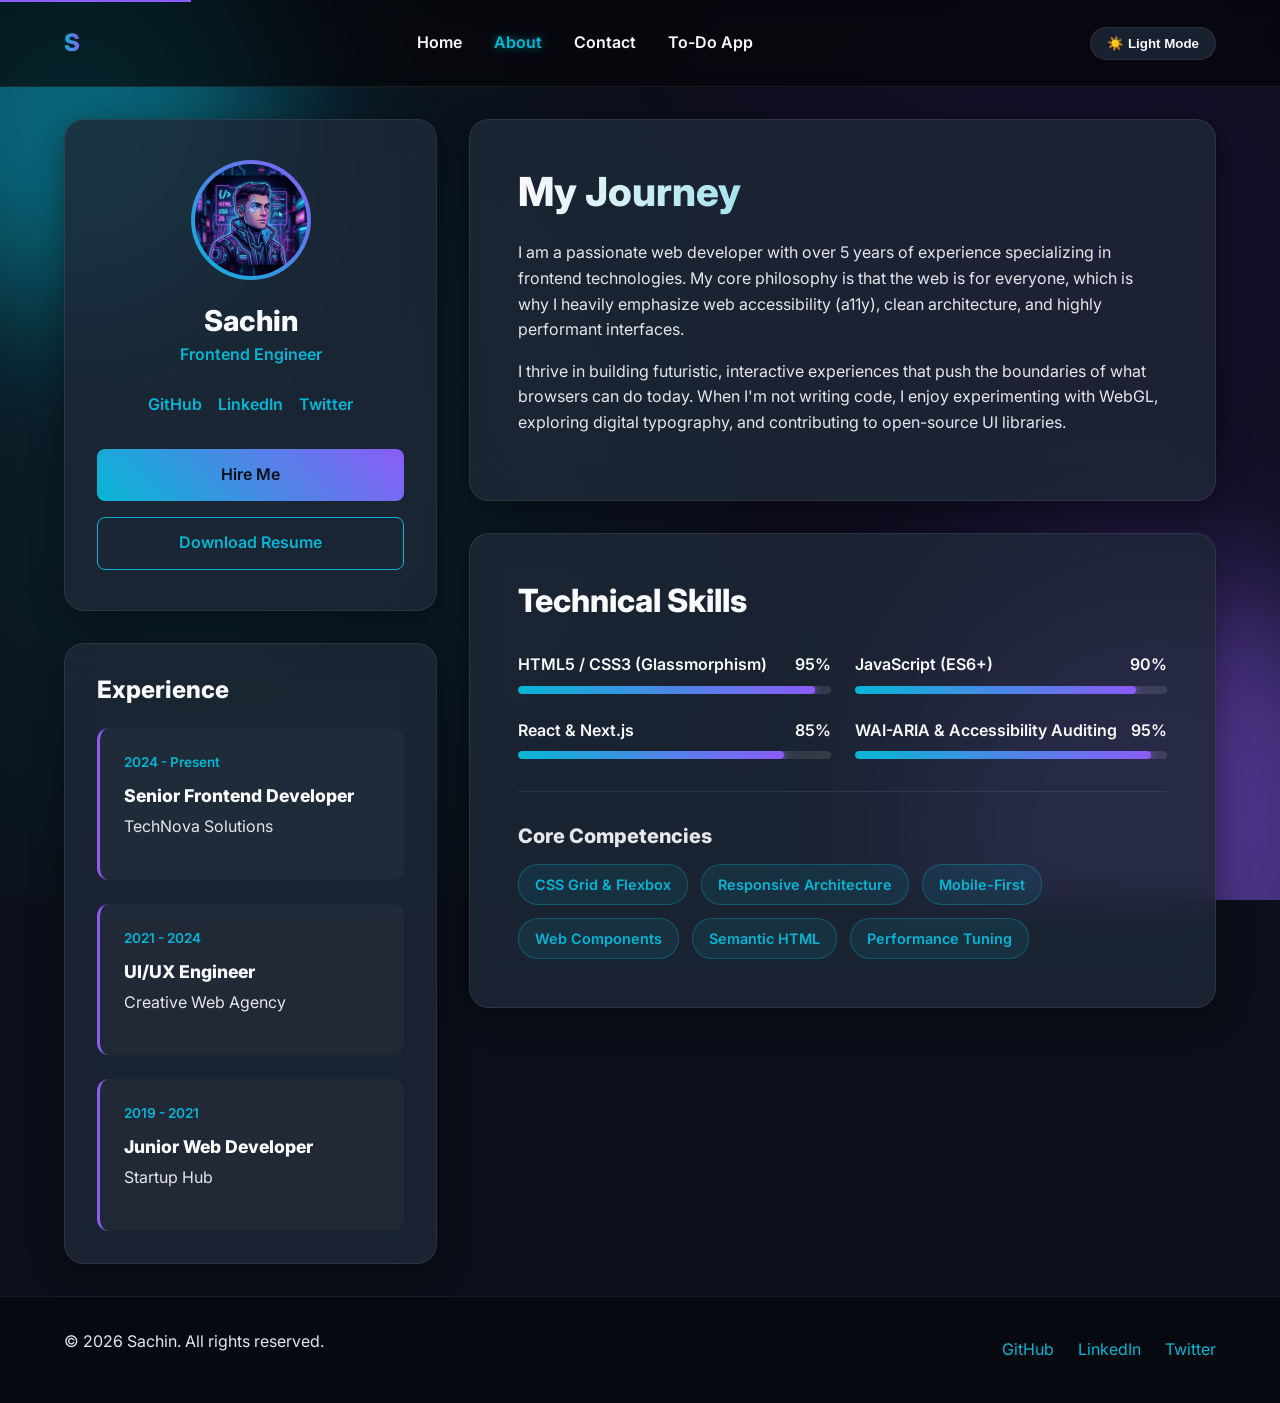
==== commit 751b68ad: "Added advanced CSS and JavaScript To-Do application" ====
--- a/about.html
+++ b/about.html
@@ -32,6 +32,7 @@
                     <li><a href="index.html">Home</a></li>
                     <li><a href="about.html" aria-current="page">About</a></li>
                     <li><a href="contact.html">Contact</a></li>
+                    <li><a href="todo.html">To-Do App</a></li>
                 </ul>
             </nav>
             <button id="theme-toggle" class="theme-toggle" aria-label="Toggle Theme">☀️ Light Mode</button>
--- a/styles.css
+++ b/styles.css
@@ -486,3 +486,154 @@
     .site-footer .container { flex-direction: column; text-align: center; justify-content: center; }
     .social-links { justify-content: center; }
 }
+
+/* =========================================================================
+   PAGE: TO-DO APP
+   ========================================================================= */
+.todo-container { max-width: 800px; margin: 2rem auto; }
+.todo-card { padding: 2rem; display: flex; flex-direction: column; gap: 2rem; }
+@media (min-width: 768px) { .todo-card { padding: 3rem; } }
+
+.todo-header { text-align: center; }
+.todo-subtitle { color: var(--text-secondary); }
+
+/* Form & Inputs */
+.todo-input-group {
+    display: flex; flex-direction: column; gap: 1rem;
+    background: rgba(0, 0, 0, 0.2); padding: 1rem; border-radius: 12px;
+    border: 1px solid var(--glass-border);
+}
+@media (min-width: 768px) {
+    .todo-input-group { flex-direction: row; align-items: center; }
+}
+
+#todo-input {
+    flex-grow: 1; padding: 1rem;
+    background: transparent; border: none; color: var(--text-primary);
+    font-size: 1.1rem; font-family: inherit; outline: none;
+}
+#todo-input::placeholder { color: var(--text-secondary); opacity: 0.7; }
+
+.todo-options { display: flex; gap: 0.5rem; align-items: center; }
+#todo-date, #todo-priority {
+    padding: 0.75rem; background: var(--bg-secondary);
+    border: 1px solid var(--glass-border); border-radius: 6px;
+    color: var(--text-primary); outline: none; font-family: inherit;
+    transition: var(--transition);
+}
+#todo-date:focus, #todo-priority:focus { border-color: var(--neon-cyan); }
+.add-btn { white-space: nowrap; }
+
+/* Filters */
+.todo-filters {
+    display: flex; gap: 0.5rem; justify-content: center; flex-wrap: wrap;
+    border-bottom: 1px solid var(--glass-border); padding-bottom: 1.5rem;
+}
+.filter-btn {
+    background: transparent; border: 1px solid var(--glass-border);
+    color: var(--text-secondary); padding: 0.5rem 1.25rem;
+    border-radius: 20px; cursor: pointer; font-weight: 600;
+    transition: var(--transition);
+}
+.filter-btn:hover { color: var(--text-primary); background: rgba(255, 255, 255, 0.05); }
+.filter-btn.active {
+    background: rgba(6, 182, 212, 0.15); color: var(--neon-cyan);
+    border-color: var(--neon-cyan); box-shadow: 0 0 10px rgba(6, 182, 212, 0.2);
+}
+
+/* List & Items */
+.todo-list-container { min-height: 200px; position: relative; }
+.todo-list { list-style: none; display: flex; flex-direction: column; gap: 1rem; }
+
+.todo-item {
+    display: flex; align-items: center; gap: 1rem;
+    background: rgba(255, 255, 255, 0.03); padding: 1rem; border-radius: 12px;
+    border: 1px solid var(--glass-border); transition: all 0.3s ease;
+    animation: slideIn 0.3s ease-out forwards;
+}
+.todo-item:hover {
+    background: rgba(255, 255, 255, 0.06); transform: translateX(4px);
+    border-color: rgba(255, 255, 255, 0.1);
+}
+.todo-item.removing { animation: fadeOut 0.3s ease-in forwards; }
+.todo-item.dragging { opacity: 0.5; border: 2px dashed var(--neon-cyan); }
+.todo-item.drag-over { border-top: 2px solid var(--neon-purple); padding-top: 1.5rem; }
+
+@keyframes slideIn {
+    from { opacity: 0; transform: translateY(-10px); }
+    to { opacity: 1; transform: translateY(0); }
+}
+@keyframes fadeOut {
+    to { opacity: 0; transform: translateX(20px); }
+}
+
+/* Drag Handle */
+.todo-drag-handle { color: var(--text-secondary); cursor: grab; padding: 0.5rem; }
+.todo-drag-handle:active { cursor: grabbing; }
+
+/* Custom Checkbox */
+.todo-checkbox { position: relative; width: 24px; height: 24px; flex-shrink: 0; }
+.todo-checkbox input { position: absolute; opacity: 0; cursor: pointer; height: 0; width: 0; }
+.todo-checkbox label {
+    position: absolute; top: 0; left: 0; height: 24px; width: 24px;
+    background-color: transparent; border: 2px solid var(--neon-cyan);
+    border-radius: 50%; cursor: pointer; transition: var(--transition);
+}
+.todo-checkbox label:after {
+    content: ""; position: absolute; display: none;
+    left: 7px; top: 3px; width: 6px; height: 12px;
+    border: solid var(--bg-base); border-width: 0 2px 2px 0;
+    transform: rotate(45deg);
+}
+.todo-checkbox input:checked ~ label {
+    background-color: var(--neon-cyan); border-color: var(--neon-cyan);
+    box-shadow: 0 0 10px rgba(6, 182, 212, 0.5);
+}
+.todo-checkbox input:checked ~ label:after { display: block; }
+
+/* Task Content */
+.todo-content { flex-grow: 1; display: flex; flex-direction: column; gap: 0.25rem; overflow: hidden; }
+.todo-text { font-size: 1.1rem; transition: var(--transition); word-break: break-word; }
+.todo-item.completed .todo-text { text-decoration: line-through; color: var(--text-secondary); opacity: 0.7; }
+.todo-edit-input {
+    width: 100%; padding: 0.5rem; background: var(--bg-secondary);
+    border: 1px solid var(--neon-cyan); border-radius: 4px;
+    color: var(--text-primary); font-size: 1.1rem; outline: none; font-family: inherit;
+}
+.hidden { display: none !important; }
+
+/* Badges */
+.todo-meta { display: flex; gap: 0.75rem; font-size: 0.8rem; font-weight: 600; flex-wrap: wrap; }
+.todo-priority-badge, .todo-date-badge {
+    padding: 2px 8px; border-radius: 12px; background: rgba(255,255,255,0.05);
+}
+.priority-high { color: #F43F5E; background: rgba(244, 63, 94, 0.1); border: 1px solid rgba(244, 63, 94, 0.3); }
+.priority-medium { color: #F59E0B; background: rgba(245, 158, 11, 0.1); border: 1px solid rgba(245, 158, 11, 0.3); }
+.priority-low { color: #10B981; background: rgba(16, 185, 129, 0.1); border: 1px solid rgba(16, 185, 129, 0.3); }
+.todo-date-badge { color: var(--neon-purple); background: rgba(139, 92, 246, 0.1); border: 1px solid rgba(139, 92, 246, 0.3); }
+
+/* Actions */
+.todo-actions { display: flex; gap: 0.5rem; opacity: 0.3; transition: var(--transition); }
+.todo-item:hover .todo-actions, .todo-actions:focus-within { opacity: 1; }
+.action-btn {
+    background: transparent; border: none; color: var(--text-secondary);
+    cursor: pointer; padding: 0.5rem; border-radius: 6px; transition: var(--transition);
+}
+.action-btn:hover { background: rgba(255, 255, 255, 0.1); }
+.edit-btn:hover { color: var(--neon-blue); }
+.delete-btn:hover { color: #F43F5E; }
+
+/* Empty State */
+.empty-state {
+    text-align: center; padding: 3rem 1rem; color: var(--text-secondary);
+    display: flex; flex-direction: column; align-items: center; gap: 1rem;
+}
+.empty-state i { font-size: 3rem; color: var(--glass-border); margin-bottom: 0.5rem; }
+
+/* Footer */
+.todo-footer {
+    display: flex; justify-content: space-between; align-items: center;
+    border-top: 1px solid var(--glass-border); padding-top: 1.5rem;
+    font-size: 0.95rem; color: var(--text-secondary);
+}
+.clear-btn { padding: 0.5rem 1rem; font-size: 0.9rem; }
